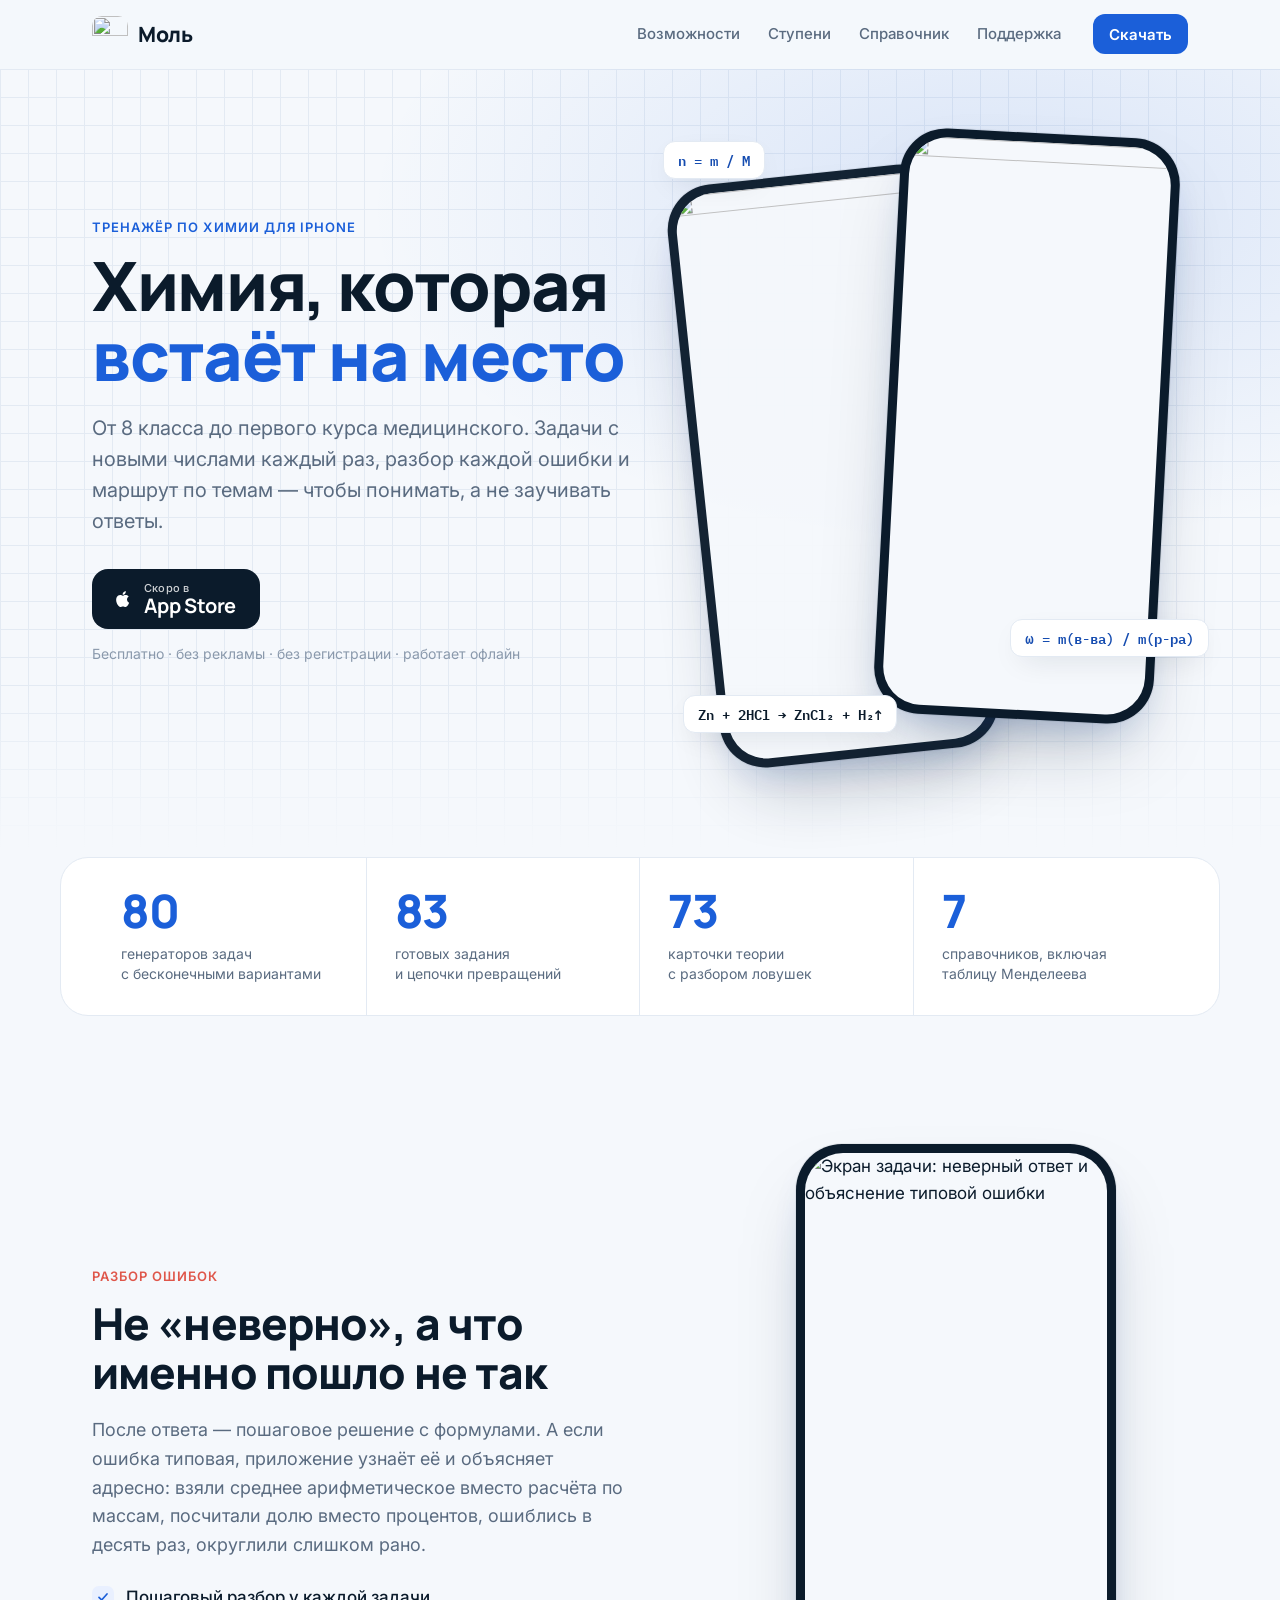
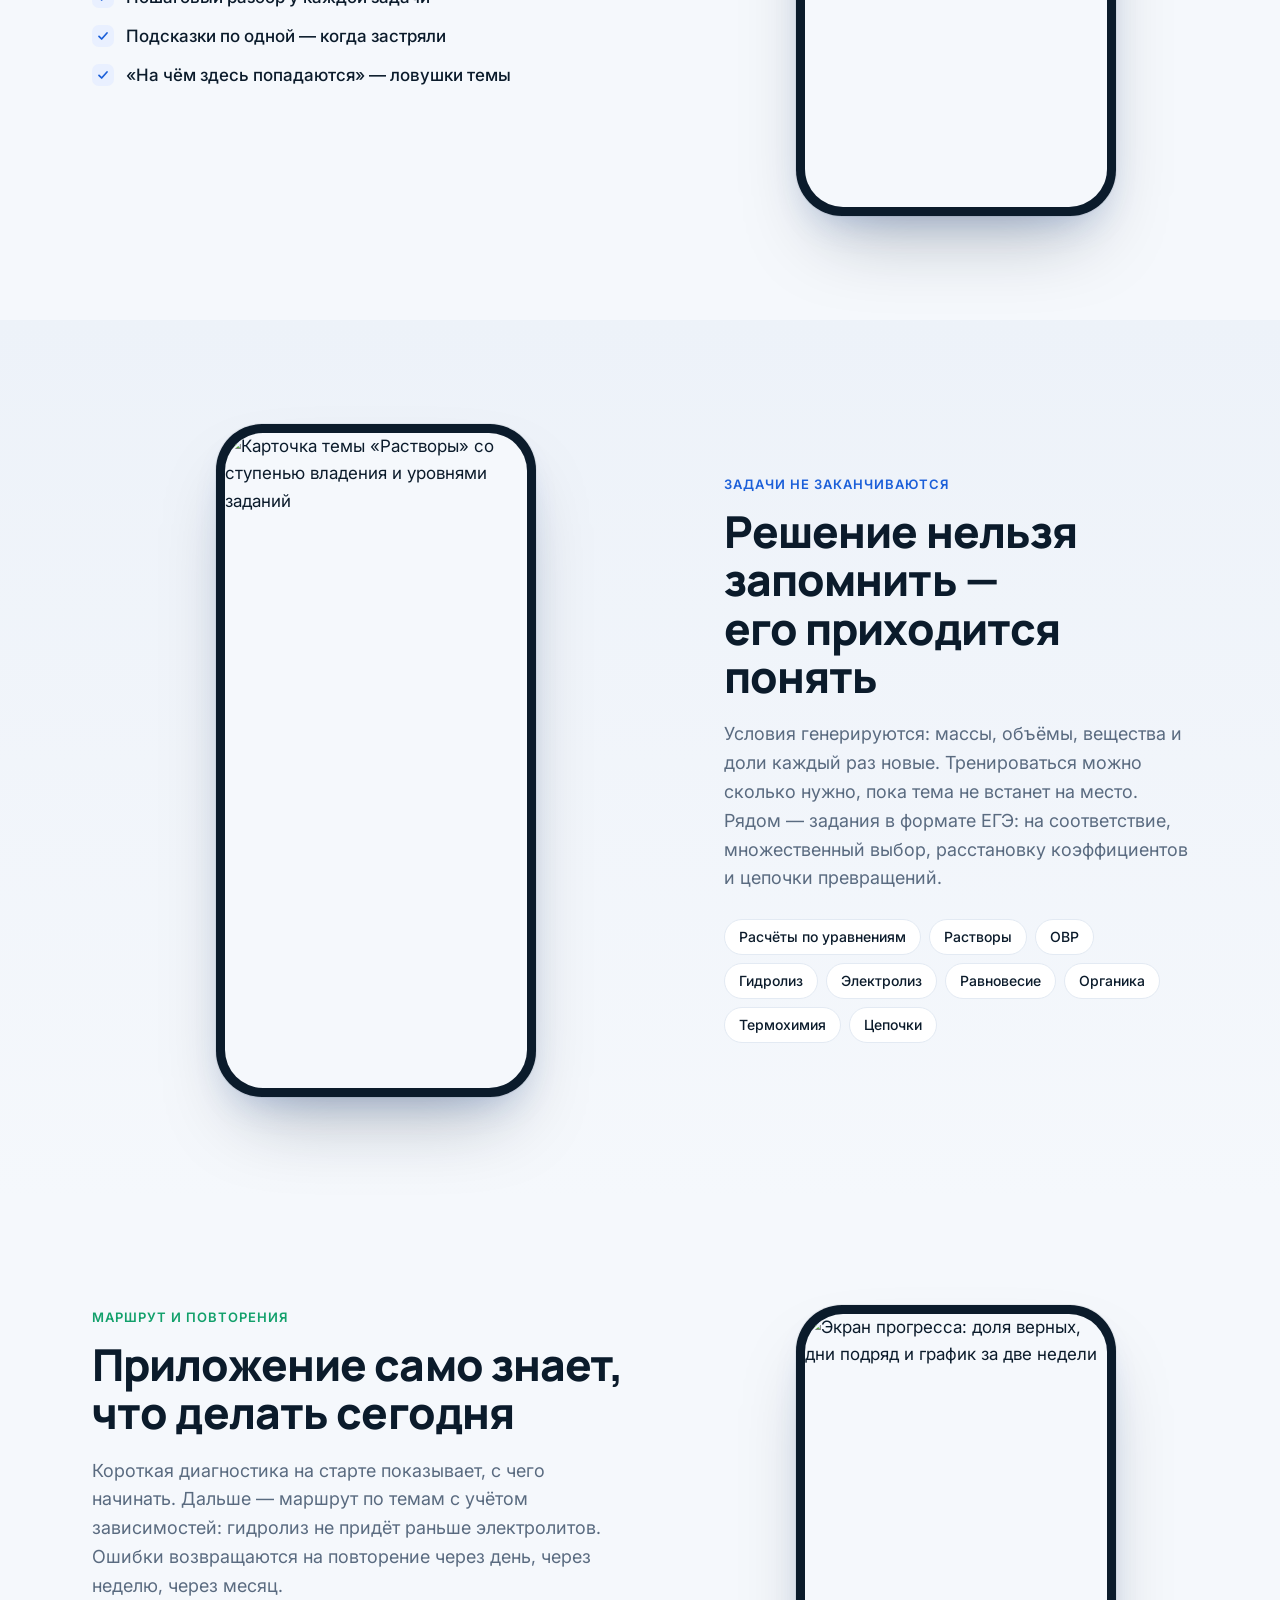
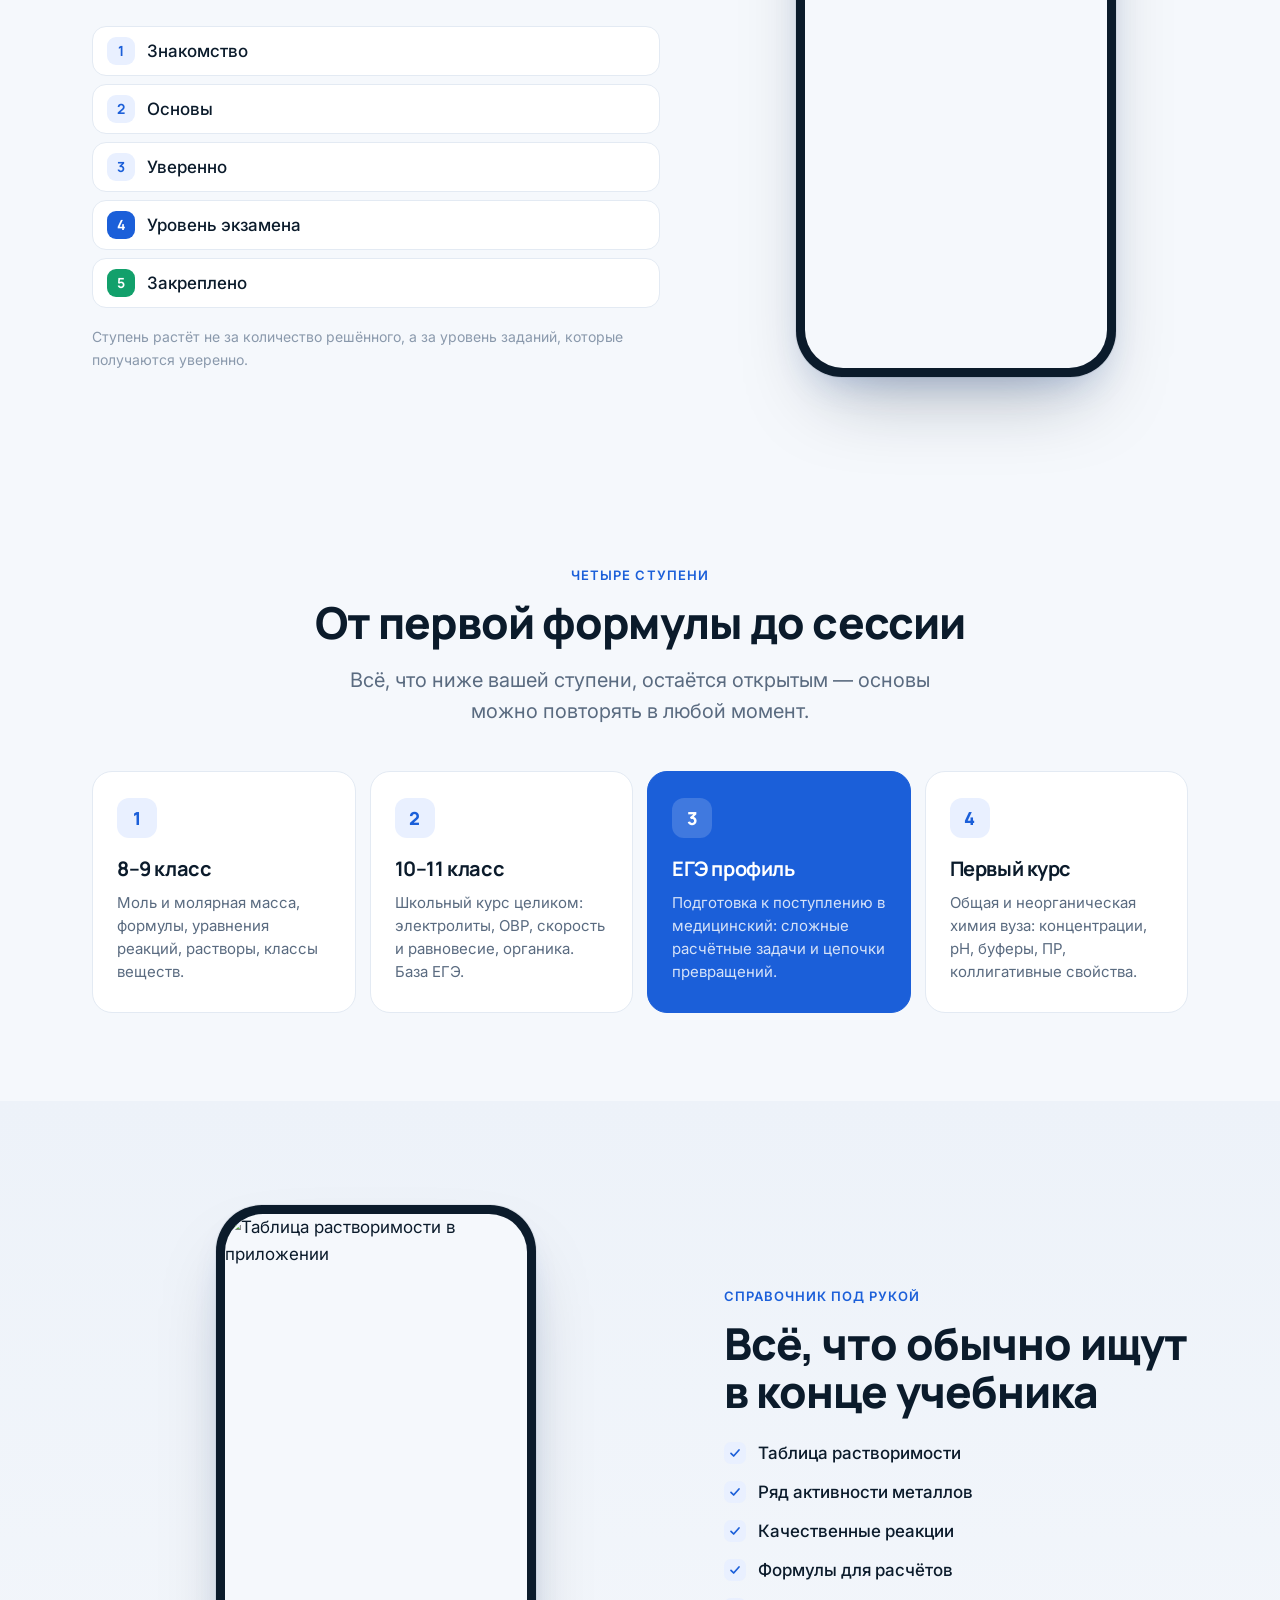
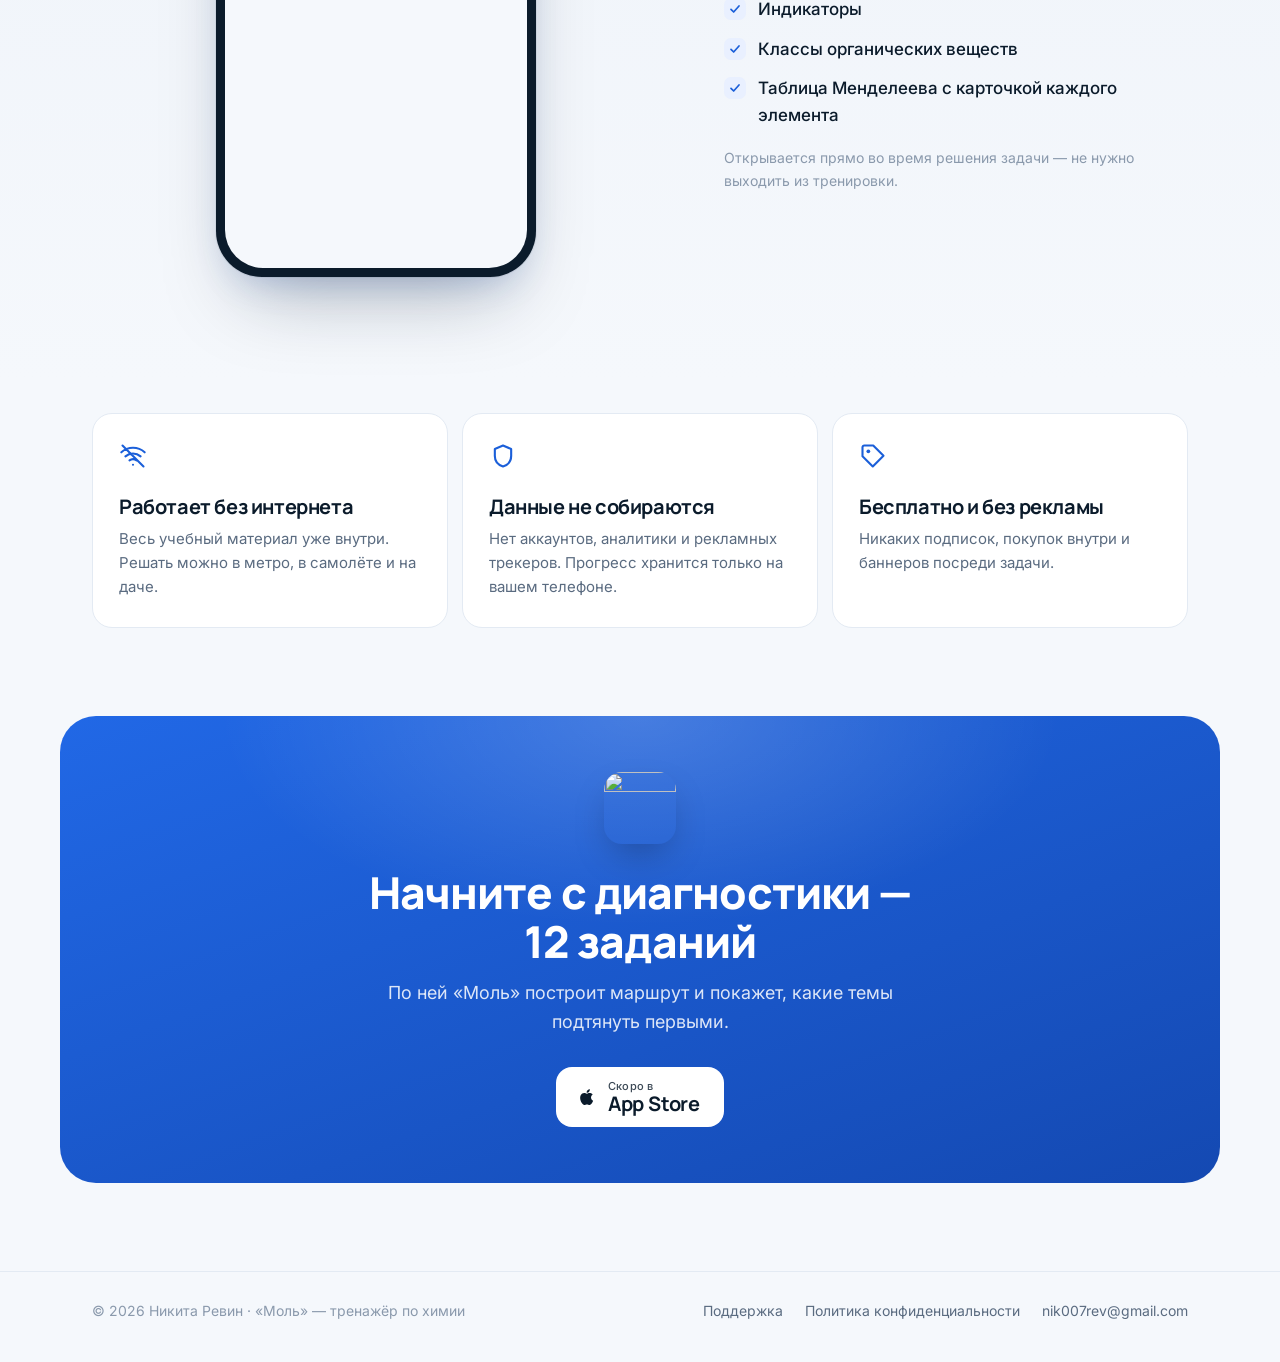
==== index.html @ 8ac8eb34 "Сайт «Моли»: главная, поддержка, политика" ====
<!doctype html>
<html lang="ru">
<head>
<meta charset="utf-8">
<meta name="viewport" content="width=device-width, initial-scale=1, viewport-fit=cover">
<title>Моль — тренажёр по химии</title>
<meta name="description" content="Тренажёр по химии от 8 класса до первого курса медицинского: задачи с новыми числами каждый раз, разбор каждой ошибки, маршрут по темам и справочник. Работает без интернета.">
<meta name="theme-color" content="#F5F8FC">
<meta name="color-scheme" content="light">
<meta property="og:type" content="website">
<meta property="og:title" content="Моль — тренажёр по химии">
<meta property="og:description" content="Задачи, которые не заканчиваются, и разбор каждой ошибки. От школы до первого курса меда.">
<meta property="og:image" content="https://nikrev.github.io/mol/img/og.png">
<meta property="og:locale" content="ru_RU">
<meta name="twitter:card" content="summary_large_image">
<link rel="icon" type="image/png" href="img/favicon.png">
<link rel="apple-touch-icon" href="img/apple-touch-icon.png">
<link rel="preconnect" href="https://fonts.googleapis.com">
<link rel="preconnect" href="https://fonts.gstatic.com" crossorigin>
<link href="https://fonts.googleapis.com/css2?family=IBM+Plex+Mono:wght@400;600&family=Inter:wght@400;500;600&family=Manrope:wght@600;700;800&display=swap" rel="stylesheet">
<link rel="stylesheet" href="style.css">
<script type="application/ld+json">
{
  "@context": "https://schema.org",
  "@type": "SoftwareApplication",
  "name": "Моль — тренажёр по химии",
  "operatingSystem": "iOS",
  "applicationCategory": "EducationalApplication",
  "inLanguage": "ru",
  "offers": { "@type": "Offer", "price": "0", "priceCurrency": "RUB" },
  "author": { "@type": "Person", "name": "Никита Ревин" }
}
</script>
</head>
<body>

<header class="top">
  <div class="wrap top__row">
    <a class="brand" href="./" aria-label="Моль — на главную">
      <img src="img/icon.webp" width="36" height="36" alt="">
      <span>Моль</span>
    </a>
    <nav class="top__nav" aria-label="Разделы">
      <a href="#features">Возможности</a>
      <a href="#stages">Ступени</a>
      <a href="#reference">Справочник</a>
      <a href="support.html">Поддержка</a>
    </nav>
    <a class="btn btn--small" href="#get">Скачать</a>
  </div>
</header>

<main>

<!-- ─── Первый экран ─────────────────────────────────────────── -->
<section class="hero">
  <div class="wrap hero__grid">
    <div class="hero__text">
      <p class="eyebrow">Тренажёр по химии для iPhone</p>
      <h1>Химия, которая <em>встаёт на&nbsp;место</em></h1>
      <p class="lead">
        От 8 класса до первого курса медицинского. Задачи с новыми числами каждый раз,
        разбор каждой ошибки и маршрут по темам — чтобы понимать, а не заучивать ответы.
      </p>
      <div class="hero__cta" id="get">
        <a class="btn btn--store" href="support.html#release" aria-label="Скоро в App Store">
          <svg width="22" height="22" viewBox="0 0 24 24" aria-hidden="true"><path fill="currentColor" d="M16.37 12.62c-.02-2.2 1.8-3.26 1.88-3.31-1.03-1.5-2.62-1.7-3.18-1.73-1.35-.14-2.64.8-3.33.8-.69 0-1.74-.78-2.87-.76-1.47.02-2.83.86-3.59 2.18-1.53 2.66-.39 6.6 1.1 8.76.73 1.06 1.6 2.24 2.73 2.2 1.1-.04 1.51-.71 2.84-.71 1.32 0 1.7.71 2.86.69 1.18-.02 1.93-1.07 2.65-2.13.84-1.22 1.18-2.41 1.2-2.47-.03-.01-2.3-.88-2.29-3.52zM14.2 6.16c.6-.73 1.01-1.74.9-2.75-.87.04-1.92.58-2.54 1.3-.56.64-1.05 1.67-.92 2.66.97.07 1.96-.49 2.56-1.21z"/></svg>
          <span><small>Скоро в</small>App Store</span>
        </a>
        <p class="hero__note">Бесплатно · без рекламы · без регистрации · работает офлайн</p>
      </div>
    </div>

    <div class="hero__art" aria-hidden="true">
      <div class="formula f1">n = m / M</div>
      <div class="formula f2">ω = m(в-ва) / m(р-ра)</div>
      <div class="formula f3">Zn + 2HCl → ZnCl₂ + H₂↑</div>
      <div class="phone phone--back"><img src="img/topics.webp" alt="" width="330" height="715"></div>
      <div class="phone phone--front"><img src="img/home.webp" alt="" width="330" height="715"></div>
    </div>
  </div>
</section>

<!-- ─── Цифры ────────────────────────────────────────────────── -->
<section class="stats" aria-label="Что внутри">
  <div class="wrap stats__row">
    <div><b>80</b><span>генераторов задач<br>с бесконечными вариантами</span></div>
    <div><b>83</b><span>готовых задания<br>и цепочки превращений</span></div>
    <div><b>73</b><span>карточки теории<br>с разбором ловушек</span></div>
    <div><b>7</b><span>справочников, включая<br>таблицу Менделеева</span></div>
  </div>
</section>

<!-- ─── Возможности ──────────────────────────────────────────── -->
<section class="feature" id="features">
  <div class="wrap feature__grid">
    <div class="feature__text">
      <p class="eyebrow eyebrow--coral">Разбор ошибок</p>
      <h2>Не «неверно», а&nbsp;что именно пошло не&nbsp;так</h2>
      <p>
        После ответа — пошаговое решение с формулами. А если ошибка типовая,
        приложение узнаёт её и объясняет адресно: взяли среднее арифметическое
        вместо расчёта по массам, посчитали долю вместо процентов, ошиблись в десять раз,
        округлили слишком рано.
      </p>
      <ul class="ticks">
        <li>Пошаговый разбор у каждой задачи</li>
        <li>Подсказки по одной — когда застряли</li>
        <li>«На чём здесь попадаются» — ловушки темы</li>
      </ul>
    </div>
    <div class="feature__media">
      <div class="phone"><img src="img/practice-wrong.webp" alt="Экран задачи: неверный ответ и объяснение типовой ошибки" width="330" height="715"></div>
    </div>
  </div>
</section>

<section class="feature feature--alt">
  <div class="wrap feature__grid feature__grid--flip">
    <div class="feature__text">
      <p class="eyebrow">Задачи не заканчиваются</p>
      <h2>Решение нельзя запомнить — его&nbsp;приходится понять</h2>
      <p>
        Условия генерируются: массы, объёмы, вещества и доли каждый раз новые.
        Тренироваться можно сколько нужно, пока тема не встанет на место.
        Рядом — задания в формате ЕГЭ: на соответствие, множественный выбор,
        расстановку коэффициентов и цепочки превращений.
      </p>
      <div class="chips">
        <span>Расчёты по уравнениям</span><span>Растворы</span><span>ОВР</span>
        <span>Гидролиз</span><span>Электролиз</span><span>Равновесие</span>
        <span>Органика</span><span>Термохимия</span><span>Цепочки</span>
      </div>
    </div>
    <div class="feature__media">
      <div class="phone"><img src="img/topic.webp" alt="Карточка темы «Растворы» со ступенью владения и уровнями заданий" width="330" height="715"></div>
    </div>
  </div>
</section>

<section class="feature">
  <div class="wrap feature__grid">
    <div class="feature__text">
      <p class="eyebrow eyebrow--green">Маршрут и повторения</p>
      <h2>Приложение само знает, что делать сегодня</h2>
      <p>
        Короткая диагностика на старте показывает, с чего начинать. Дальше — маршрут
        по темам с учётом зависимостей: гидролиз не придёт раньше электролитов.
        Ошибки возвращаются на повторение через день, через неделю, через месяц.
      </p>
      <ol class="ladder" aria-label="Ступени владения темой">
        <li><i></i>Знакомство</li>
        <li><i></i>Основы</li>
        <li><i></i>Уверенно</li>
        <li><i></i>Уровень экзамена</li>
        <li><i></i>Закреплено</li>
      </ol>
      <p class="small">Ступень растёт не за количество решённого, а за уровень заданий, которые получаются уверенно.</p>
    </div>
    <div class="feature__media">
      <div class="phone"><img src="img/progress.webp" alt="Экран прогресса: доля верных, дни подряд и график за две недели" width="330" height="715"></div>
    </div>
  </div>
</section>

<!-- ─── Ступени ─────────────────────────────────────────────── -->
<section class="stages" id="stages">
  <div class="wrap">
    <p class="eyebrow center">Четыре ступени</p>
    <h2 class="center">От первой формулы до&nbsp;сессии</h2>
    <p class="lead center narrow">Всё, что ниже вашей ступени, остаётся открытым — основы можно повторять в любой момент.</p>
    <div class="stages__grid">
      <article class="stage">
        <span class="stage__n">1</span>
        <h3>8–9 класс</h3>
        <p>Моль и молярная масса, формулы, уравнения реакций, растворы, классы веществ.</p>
      </article>
      <article class="stage">
        <span class="stage__n">2</span>
        <h3>10–11 класс</h3>
        <p>Школьный курс целиком: электролиты, ОВР, скорость и равновесие, органика. База ЕГЭ.</p>
      </article>
      <article class="stage stage--accent">
        <span class="stage__n">3</span>
        <h3>ЕГЭ профиль</h3>
        <p>Подготовка к поступлению в медицинский: сложные расчётные задачи и цепочки превращений.</p>
      </article>
      <article class="stage">
        <span class="stage__n">4</span>
        <h3>Первый курс</h3>
        <p>Общая и неорганическая химия вуза: концентрации, pH, буферы, ПР, коллигативные свойства.</p>
      </article>
    </div>
  </div>
</section>

<!-- ─── Справочник ──────────────────────────────────────────── -->
<section class="feature feature--alt" id="reference">
  <div class="wrap feature__grid feature__grid--flip">
    <div class="feature__text">
      <p class="eyebrow">Справочник под рукой</p>
      <h2>Всё, что обычно ищут в конце учебника</h2>
      <ul class="ticks">
        <li>Таблица растворимости</li>
        <li>Ряд активности металлов</li>
        <li>Качественные реакции</li>
        <li>Формулы для расчётов</li>
        <li>Индикаторы</li>
        <li>Классы органических веществ</li>
        <li>Таблица Менделеева с карточкой каждого элемента</li>
      </ul>
      <p class="small">Открывается прямо во время решения задачи — не нужно выходить из тренировки.</p>
    </div>
    <div class="feature__media">
      <div class="phone"><img src="img/solubility.webp" alt="Таблица растворимости в приложении" width="330" height="715"></div>
    </div>
  </div>
</section>

<!-- ─── Приватность ─────────────────────────────────────────── -->
<section class="trust">
  <div class="wrap trust__grid">
    <div class="trust__card">
      <svg width="28" height="28" viewBox="0 0 24 24" aria-hidden="true"><path fill="none" stroke="currentColor" stroke-width="1.8" stroke-linecap="round" d="M2 8.8a15 15 0 0 1 20 0M5.5 12.3a10 10 0 0 1 13 0M9 15.8a5 5 0 0 1 6 0M12 19.5h.01M3 3l18 18"/></svg>
      <h3>Работает без интернета</h3>
      <p>Весь учебный материал уже внутри. Решать можно в метро, в самолёте и на даче.</p>
    </div>
    <div class="trust__card">
      <svg width="28" height="28" viewBox="0 0 24 24" aria-hidden="true"><path fill="none" stroke="currentColor" stroke-width="1.8" stroke-linecap="round" stroke-linejoin="round" d="M12 3l7 3v6c0 4.4-3 7.7-7 9-4-1.3-7-4.6-7-9V6l7-3z"/></svg>
      <h3>Данные не собираются</h3>
      <p>Нет аккаунтов, аналитики и рекламных трекеров. Прогресс хранится только на вашем телефоне.</p>
    </div>
    <div class="trust__card">
      <svg width="28" height="28" viewBox="0 0 24 24" aria-hidden="true"><path fill="none" stroke="currentColor" stroke-width="1.8" stroke-linejoin="round" d="M3 12.2V4.5A1.5 1.5 0 0 1 4.5 3h7.7l8.8 8.8-9.2 9.2L3 12.2z"/><circle cx="8" cy="8" r="1.6" fill="currentColor"/></svg>
      <h3>Бесплатно и без рекламы</h3>
      <p>Никаких подписок, покупок внутри и баннеров посреди задачи.</p>
    </div>
  </div>
</section>

<!-- ─── Финал ───────────────────────────────────────────────── -->
<section class="final">
  <div class="wrap final__box">
    <img src="img/icon.webp" width="72" height="72" alt="">
    <h2>Начните с диагностики&nbsp;— 12&nbsp;заданий</h2>
    <p>По ней «Моль» построит маршрут и покажет, какие темы подтянуть первыми.</p>
    <a class="btn btn--store btn--light" href="support.html#release">
      <svg width="22" height="22" viewBox="0 0 24 24" aria-hidden="true"><path fill="currentColor" d="M16.37 12.62c-.02-2.2 1.8-3.26 1.88-3.31-1.03-1.5-2.62-1.7-3.18-1.73-1.35-.14-2.64.8-3.33.8-.69 0-1.74-.78-2.87-.76-1.47.02-2.83.86-3.59 2.18-1.53 2.66-.39 6.6 1.1 8.76.73 1.06 1.6 2.24 2.73 2.2 1.1-.04 1.51-.71 2.84-.71 1.32 0 1.7.71 2.86.69 1.18-.02 1.93-1.07 2.65-2.13.84-1.22 1.18-2.41 1.2-2.47-.03-.01-2.3-.88-2.29-3.52zM14.2 6.16c.6-.73 1.01-1.74.9-2.75-.87.04-1.92.58-2.54 1.3-.56.64-1.05 1.67-.92 2.66.97.07 1.96-.49 2.56-1.21z"/></svg>
      <span><small>Скоро в</small>App Store</span>
    </a>
  </div>
</section>

</main>

<footer class="foot">
  <div class="wrap foot__row">
    <p>© 2026 Никита Ревин · «Моль» — тренажёр по химии</p>
    <nav aria-label="Документы">
      <a href="support.html">Поддержка</a>
      <a href="privacy.html">Политика конфиденциальности</a>
      <a href="mailto:nik007rev@gmail.com">nik007rev@gmail.com</a>
    </nav>
  </div>
</footer>

</body>
</html>
---- style.css ----
/* «Моль» — сайт приложения. Оформление «Белая клиника»: светлый фон, тонкие линии,
   глубокий синий как основной цвет, коралл — только для ошибок. */

:root {
  --bg: #F5F8FC;
  --bg2: #EDF2F9;
  --card: #FFFFFF;
  --line: #E3EAF3;
  --line2: #CBD7E6;
  --ink: #0B1B2B;
  --ink2: #5A6B80;
  --ink3: #8A99AC;
  --brand: #1B5FD9;
  --brand-dark: #154CB0;
  --brand-soft: #E9F0FF;
  --coral: #DF564A;
  --coral-soft: #FDEBE9;
  --green: #12A06B;
  --green-soft: #E4F6EE;
  --amber: #CE8A12;
  --teal: #0E8F9E;

  --r-sm: 10px;
  --r-md: 14px;
  --r-lg: 20px;
  --r-xl: 28px;

  --f-display: 'Manrope', system-ui, sans-serif;
  --f-body: 'Inter', system-ui, -apple-system, 'Segoe UI', sans-serif;
  --f-mono: 'IBM Plex Mono', ui-monospace, 'SF Mono', monospace;

  --gutter: 16px;
  color-scheme: light;
}

*, *::before, *::after { box-sizing: border-box; }
html { scroll-behavior: smooth; -webkit-text-size-adjust: 100%; }
body {
  margin: 0;
  background: var(--bg);
  color: var(--ink);
  font: 400 17px/1.6 var(--f-body);
  -webkit-font-smoothing: antialiased;
  overflow-x: hidden;
}
img { display: block; max-width: 100%; height: auto; }
a { color: var(--brand); text-decoration: none; }
a:hover { color: var(--brand-dark); }
h1, h2, h3 { font-family: var(--f-display); color: var(--ink); margin: 0; letter-spacing: -0.02em; }
h1 { font-weight: 800; font-size: clamp(38px, 6.2vw, 68px); line-height: 1.04; }
h2 { font-weight: 800; font-size: clamp(28px, 4vw, 44px); line-height: 1.1; }
h3 { font-weight: 700; font-size: 20px; line-height: 1.25; }
p { margin: 0; }
:focus-visible { outline: 3px solid color-mix(in srgb, var(--brand) 45%, transparent); outline-offset: 3px; border-radius: 6px; }

.wrap { width: 100%; max-width: 1160px; margin: 0 auto; padding: 0 var(--gutter); }
@media (min-width: 720px) { :root { --gutter: 32px; } }

.eyebrow {
  font: 600 13px/1 var(--f-body);
  letter-spacing: .08em; text-transform: uppercase;
  color: var(--brand); margin-bottom: 16px;
}
.eyebrow--coral { color: var(--coral); }
.eyebrow--green { color: var(--green); }
.center { text-align: center; }
.narrow { max-width: 620px; margin-left: auto; margin-right: auto; }
.lead { font-size: clamp(17px, 1.6vw, 20px); line-height: 1.55; color: var(--ink2); }
.small { font-size: 14px; color: var(--ink3); margin-top: 18px; }

/* ── кнопки ───────────────────────────────────────── */
.btn {
  display: inline-flex; align-items: center; justify-content: center; gap: 10px;
  height: 52px; padding: 0 22px; border-radius: var(--r-md);
  background: var(--brand); color: #fff;
  font: 600 16px/1 var(--f-body);
  transition: background .15s, transform .15s;
}
.btn:hover { background: var(--brand-dark); color: #fff; }
.btn:active { transform: translateY(1px); }
.btn--small { height: 40px; padding: 0 16px; font-size: 15px; border-radius: 12px; }
.btn--store { height: 60px; padding: 0 24px 0 20px; background: var(--ink); border-radius: 16px; }
.btn--store:hover { background: #1c2f44; }
.btn--store span { display: flex; flex-direction: column; align-items: flex-start; font: 700 20px/1.05 var(--f-display); letter-spacing: -.01em; }
.btn--store small { font: 500 11px/1.2 var(--f-body); letter-spacing: .02em; opacity: .8; }
.btn--light { background: #fff; color: var(--ink); }
.btn--light:hover { background: var(--brand-soft); color: var(--ink); }

/* ── шапка ────────────────────────────────────────── */
.top {
  position: sticky; top: 0; z-index: 10;
  background: color-mix(in srgb, var(--bg) 82%, transparent);
  backdrop-filter: saturate(1.4) blur(14px);
  -webkit-backdrop-filter: saturate(1.4) blur(14px);
  border-bottom: 1px solid transparent;
}
.top__row { display: flex; align-items: center; gap: 24px; height: 68px; }
.brand { display: flex; align-items: center; gap: 10px; color: var(--ink); font: 800 21px/1 var(--f-display); letter-spacing: -.02em; }
.brand:hover { color: var(--ink); }
.brand img { border-radius: 10px; }
.top__nav { display: none; gap: 28px; margin-left: auto; }
.top__nav a { color: var(--ink2); font-size: 15px; font-weight: 500; }
.top__nav a:hover { color: var(--ink); }
.top .btn { margin-left: auto; }
@media (min-width: 860px) {
  .top__nav { display: flex; }
  .top .btn { margin-left: 8px; }
}

/* ── первый экран ─────────────────────────────────── */
.hero {
  position: relative;
  padding: 40px 0 72px;
  background:
    radial-gradient(900px 480px at 78% 18%, color-mix(in srgb, var(--brand) 13%, transparent), transparent 70%),
    linear-gradient(var(--line) 1px, transparent 1px) 0 0 / 28px 28px,
    linear-gradient(90deg, var(--line) 1px, transparent 1px) 0 0 / 28px 28px,
    var(--bg);
  overflow: hidden;
}
.hero::after {
  content: ''; position: absolute; inset: auto 0 0 0; height: 160px;
  background: linear-gradient(transparent, var(--bg));
  pointer-events: none;
}
.hero__grid { position: relative; z-index: 1; display: grid; gap: 48px; align-items: center; }
.hero h1 em { font-style: normal; color: var(--brand); }
.hero .lead { margin-top: 22px; max-width: 540px; }
.hero__cta { margin-top: 32px; display: flex; flex-direction: column; align-items: flex-start; gap: 14px; }
.hero__note { font-size: 14px; color: var(--ink3); }

.hero__art { position: relative; height: 560px; max-width: 520px; width: 100%; margin: 0 auto; }
.hero__art .phone { position: absolute; width: 250px; }
.phone--back { left: 4%; top: 40px; transform: rotate(-6deg); opacity: .96; }
.phone--front { right: 4%; top: 0; transform: rotate(3deg); }
.formula {
  position: absolute; z-index: 2;
  font: 600 14px/1 var(--f-mono); color: var(--brand-dark);
  background: #fff; border: 1px solid var(--line); border-radius: 12px;
  padding: 11px 14px; white-space: nowrap;
  box-shadow: 0 10px 30px -12px rgba(11, 27, 43, .18);
}
.f1 { left: -2%; top: 8px; }
.f2 { right: -4%; bottom: 96px; }
.f3 { left: 2%; bottom: 20px; color: var(--ink); }
@media (max-width: 520px) {
  .hero__art { height: 470px; }
  .hero__art .phone { width: 205px; }
  .phone--back { left: 0; }
  .phone--front { right: 0; }
  .f2 { right: 0; }
  .formula { font-size: 12px; padding: 9px 11px; }
}
@media (min-width: 960px) {
  .hero { padding: 64px 0 96px; }
  .hero__grid { grid-template-columns: 1.05fr 1fr; gap: 40px; }
  .hero__art { height: 620px; }
  .hero__art .phone { width: 280px; }
}

/* ── телефон ──────────────────────────────────────── */
.phone {
  background: #0B1B2B;
  padding: 9px;
  border-radius: 46px;
  box-shadow:
    0 0 0 1px rgba(11, 27, 43, .06),
    0 40px 80px -30px rgba(11, 27, 43, .35),
    0 18px 36px -18px rgba(27, 95, 217, .25);
}
.phone img { width: 100%; border-radius: 38px; aspect-ratio: 1290 / 2796; object-fit: cover; object-position: top; background: var(--bg); }

/* ── цифры ────────────────────────────────────────── */
.stats { padding: 8px 0 24px; }
.stats__row {
  display: grid; grid-template-columns: repeat(2, 1fr);
  background: var(--card); border: 1px solid var(--line); border-radius: var(--r-xl);
  overflow: hidden;
}
.stats__row > div { padding: 24px 22px; border-right: 1px solid var(--line); border-bottom: 1px solid var(--line); }
.stats__row > div:nth-child(2n) { border-right: 0; }
.stats__row > div:nth-child(n+3) { border-bottom: 0; }
.stats b { display: block; font: 800 clamp(34px, 4vw, 46px)/1 var(--f-display); color: var(--brand); letter-spacing: -.03em; }
.stats span { display: block; margin-top: 10px; font-size: 14px; line-height: 1.45; color: var(--ink2); }
@media (min-width: 860px) {
  .stats__row { grid-template-columns: repeat(4, 1fr); }
  .stats__row > div { border-bottom: 0; padding: 30px 28px; }
  .stats__row > div:nth-child(2n) { border-right: 1px solid var(--line); }
  .stats__row > div:last-child { border-right: 0; }
}

/* ── блоки возможностей ───────────────────────────── */
.feature { padding: 72px 0; }
.feature--alt { background: linear-gradient(180deg, var(--bg2), var(--bg)); }
.feature__grid { display: grid; gap: 44px; align-items: center; }
.feature__text p:not(.eyebrow):not(.small) { margin-top: 20px; color: var(--ink2); font-size: 18px; max-width: 540px; }
.feature__media { display: flex; justify-content: center; }
.feature__media .phone { width: min(300px, 78vw); }
@media (min-width: 900px) {
  .feature { padding: 104px 0; }
  .feature__grid { grid-template-columns: 1.1fr .9fr; gap: 64px; }
  .feature__grid--flip .feature__text { order: 2; }
  .feature__grid--flip .feature__media { order: 1; }
  .feature__media .phone { width: 320px; }
}

.ticks { list-style: none; margin: 24px 0 0; padding: 0; display: grid; gap: 12px; }
.ticks li { position: relative; padding-left: 34px; font-weight: 500; }
.ticks li::before {
  content: ''; position: absolute; left: 0; top: 2px; width: 22px; height: 22px; border-radius: 7px;
  background: var(--brand-soft) url("data:image/svg+xml,%3Csvg xmlns='http://www.w3.org/2000/svg' viewBox='0 0 24 24'%3E%3Cpath d='M6 12.5l4 4 8-9' fill='none' stroke='%231B5FD9' stroke-width='2.6' stroke-linecap='round' stroke-linejoin='round'/%3E%3C/svg%3E") center / 16px no-repeat;
}

.chips { display: flex; flex-wrap: wrap; gap: 8px; margin-top: 26px; }
.chips span {
  font: 500 14px/1 var(--f-body); color: var(--ink);
  background: var(--card); border: 1px solid var(--line); border-radius: 999px; padding: 10px 14px;
}

.ladder { list-style: none; padding: 0; margin: 26px 0 0; display: grid; gap: 8px; counter-reset: s; }
.ladder li {
  counter-increment: s;
  display: flex; align-items: center; gap: 12px;
  background: var(--card); border: 1px solid var(--line); border-radius: var(--r-md);
  padding: 10px 14px; font-weight: 500;
}
.ladder li::before {
  content: counter(s); flex: none;
  width: 28px; height: 28px; border-radius: 9px; display: grid; place-items: center;
  font: 700 14px/1 var(--f-display); color: var(--brand); background: var(--brand-soft);
}
.ladder i { display: none; }
.ladder li:nth-child(n+4)::before { color: #fff; background: var(--brand); }
.ladder li:last-child::before { background: var(--green); }

/* ── ступени ──────────────────────────────────────── */
.stages { padding: 88px 0; }
.stages .lead { margin-top: 18px; }
.stages h2 { margin-top: 0; }
.stages__grid { display: grid; gap: 14px; margin-top: 44px; }
@media (min-width: 640px) { .stages__grid { grid-template-columns: repeat(2, 1fr); } }
@media (min-width: 1000px) { .stages__grid { grid-template-columns: repeat(4, 1fr); } }
.stage {
  background: var(--card); border: 1px solid var(--line); border-radius: var(--r-lg);
  padding: 26px 24px 28px;
}
.stage__n {
  display: grid; place-items: center; width: 40px; height: 40px; border-radius: 12px;
  background: var(--brand-soft); color: var(--brand); font: 800 18px/1 var(--f-display);
}
.stage h3 { margin-top: 18px; }
.stage p { margin-top: 10px; color: var(--ink2); font-size: 15px; line-height: 1.55; }
.stage--accent { background: var(--brand); border-color: var(--brand); }
.stage--accent .stage__n { background: rgba(255, 255, 255, .16); color: #fff; }
.stage--accent h3 { color: #fff; }
.stage--accent p { color: rgba(255, 255, 255, .82); }

/* ── доверие ──────────────────────────────────────── */
.trust { padding: 32px 0 88px; }
.trust__grid { display: grid; gap: 14px; }
@media (min-width: 860px) { .trust__grid { grid-template-columns: repeat(3, 1fr); } }
.trust__card {
  background: var(--card); border: 1px solid var(--line); border-radius: var(--r-lg);
  padding: 28px 26px;
}
.trust__card svg { color: var(--brand); }
.trust__card h3 { margin-top: 16px; }
.trust__card p { margin-top: 8px; color: var(--ink2); font-size: 15px; }

/* ── финал ────────────────────────────────────────── */
.final { padding: 0 0 88px; }
.final__box {
  display: flex; flex-direction: column; align-items: center; text-align: center;
  background:
    radial-gradient(600px 300px at 50% 0%, rgba(255, 255, 255, .18), transparent 70%),
    linear-gradient(160deg, #2168E6, #1449B2);
  border-radius: 36px; padding: 56px 24px;
  color: #fff;
}
.final__box img { border-radius: 18px; box-shadow: 0 16px 40px -14px rgba(0, 0, 0, .4); }
.final__box h2 { color: #fff; margin-top: 24px; max-width: 640px; }
.final__box p { margin-top: 14px; color: rgba(255, 255, 255, .85); font-size: 18px; max-width: 520px; }
.final__box .btn { margin-top: 30px; }

/* ── подвал ───────────────────────────────────────── */
.foot { border-top: 1px solid var(--line); padding: 28px 0 40px; }
.foot__row { display: flex; flex-direction: column; gap: 14px; font-size: 14px; color: var(--ink3); }
.foot nav { display: flex; flex-wrap: wrap; gap: 8px 22px; }
.foot a { color: var(--ink2); }
.foot a:hover { color: var(--ink); }
@media (min-width: 860px) { .foot__row { flex-direction: row; justify-content: space-between; align-items: center; } }

/* ── страницы-документы (поддержка, политика) ─────── */
.doc { padding: 56px 0 96px; }
.doc .wrap { max-width: 760px; }
.doc h1 { font-size: clamp(34px, 5vw, 48px); }
.doc .meta { margin-top: 14px; color: var(--ink3); font-size: 15px; }
.doc h2 { font-size: 24px; margin: 44px 0 14px; }
.doc p, .doc li { color: var(--ink2); }
.doc p + p { margin-top: 12px; }
.doc ul { padding-left: 22px; margin: 12px 0 0; }
.doc li + li { margin-top: 8px; }
.box {
  background: var(--card); border: 1px solid var(--line); border-radius: var(--r-lg);
  padding: 24px 24px; margin-top: 28px;
}
.box h2 { margin-top: 0; font-size: 20px; }
.box--brand { background: var(--brand-soft); border-color: color-mix(in srgb, var(--brand) 18%, transparent); }
.contact {
  display: flex; flex-wrap: wrap; align-items: center; gap: 14px 20px; margin-top: 28px;
}
.faq { margin-top: 12px; border-top: 1px solid var(--line); }
.faq details { border-bottom: 1px solid var(--line); }
.faq summary {
  list-style: none; cursor: pointer; padding: 18px 36px 18px 0; position: relative;
  font: 700 17px/1.4 var(--f-display); color: var(--ink);
}
.faq summary::-webkit-details-marker { display: none; }
.faq summary::after {
  content: ''; position: absolute; right: 4px; top: 50%; width: 10px; height: 10px; margin-top: -7px;
  border-right: 2px solid var(--ink3); border-bottom: 2px solid var(--ink3); transform: rotate(45deg);
  transition: transform .2s;
}
.faq details[open] summary::after { transform: rotate(-135deg); margin-top: -2px; }
.faq details p { padding: 0 0 18px; }
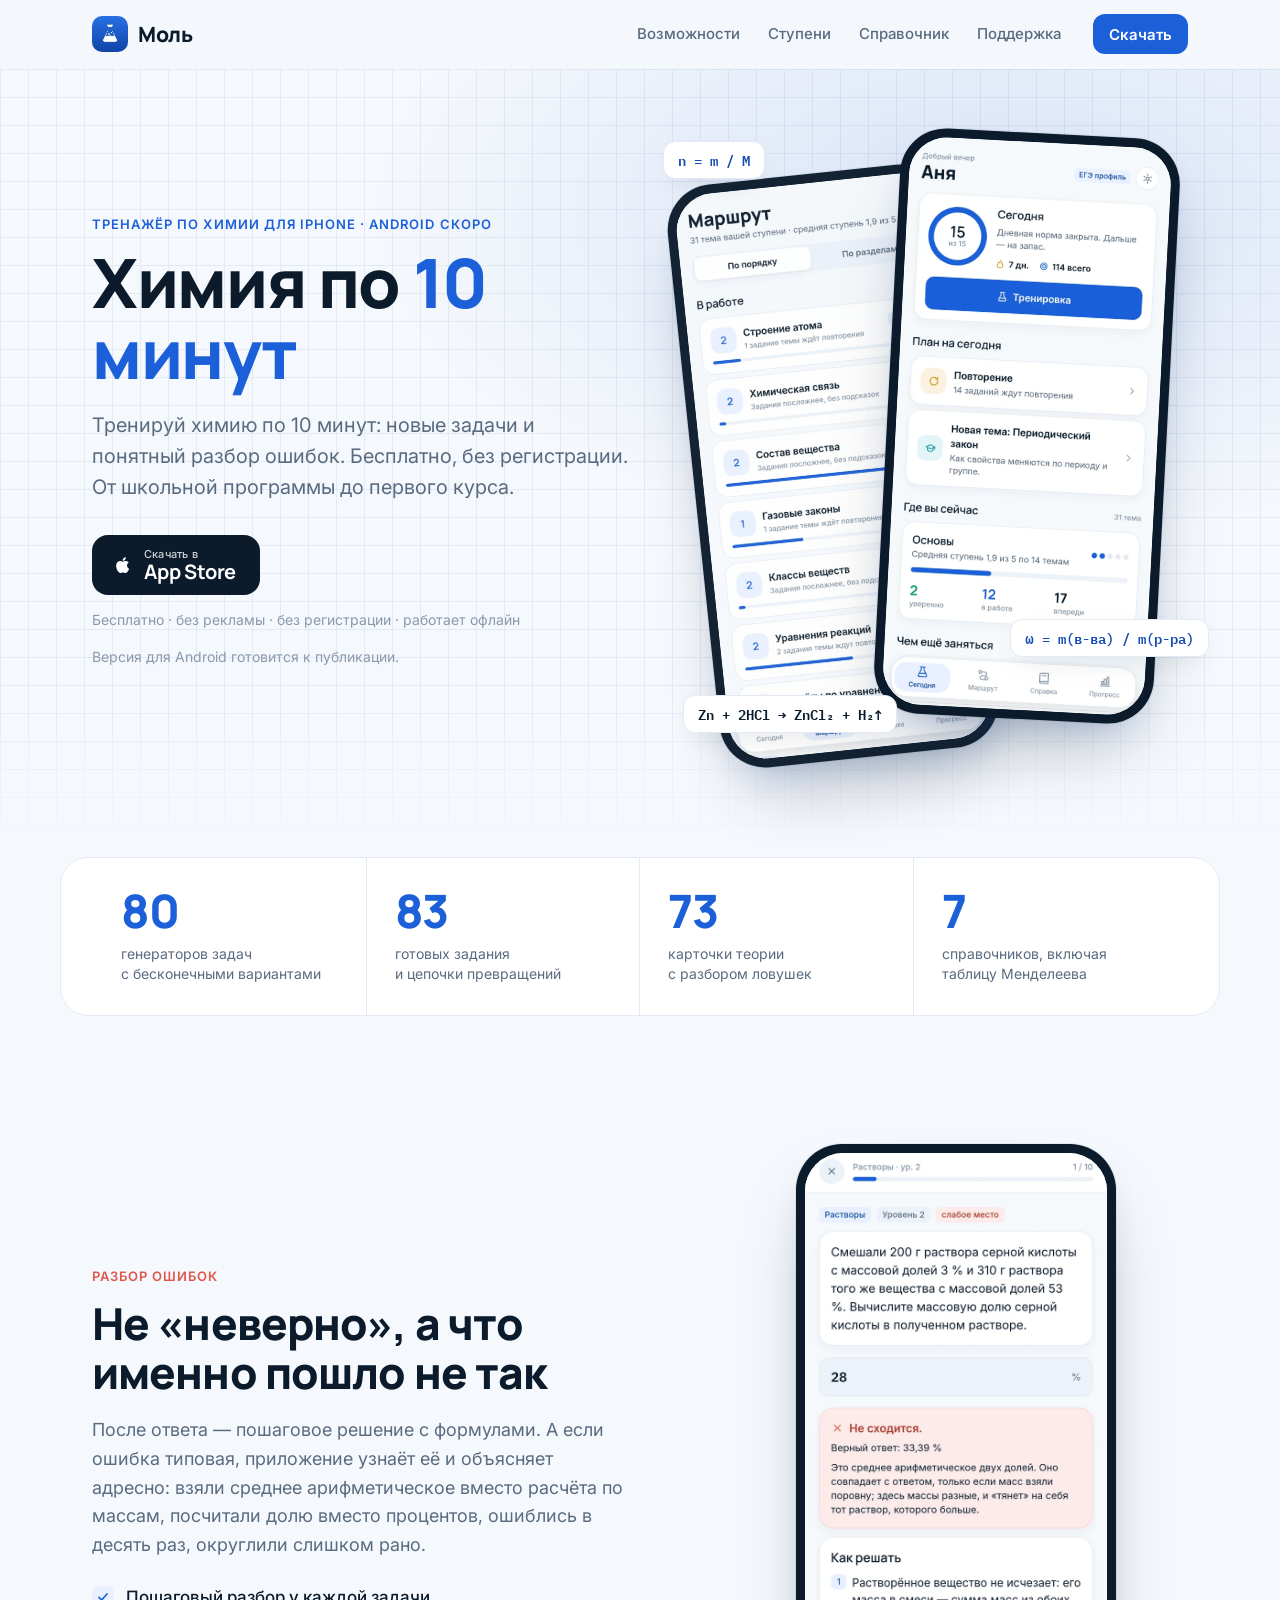
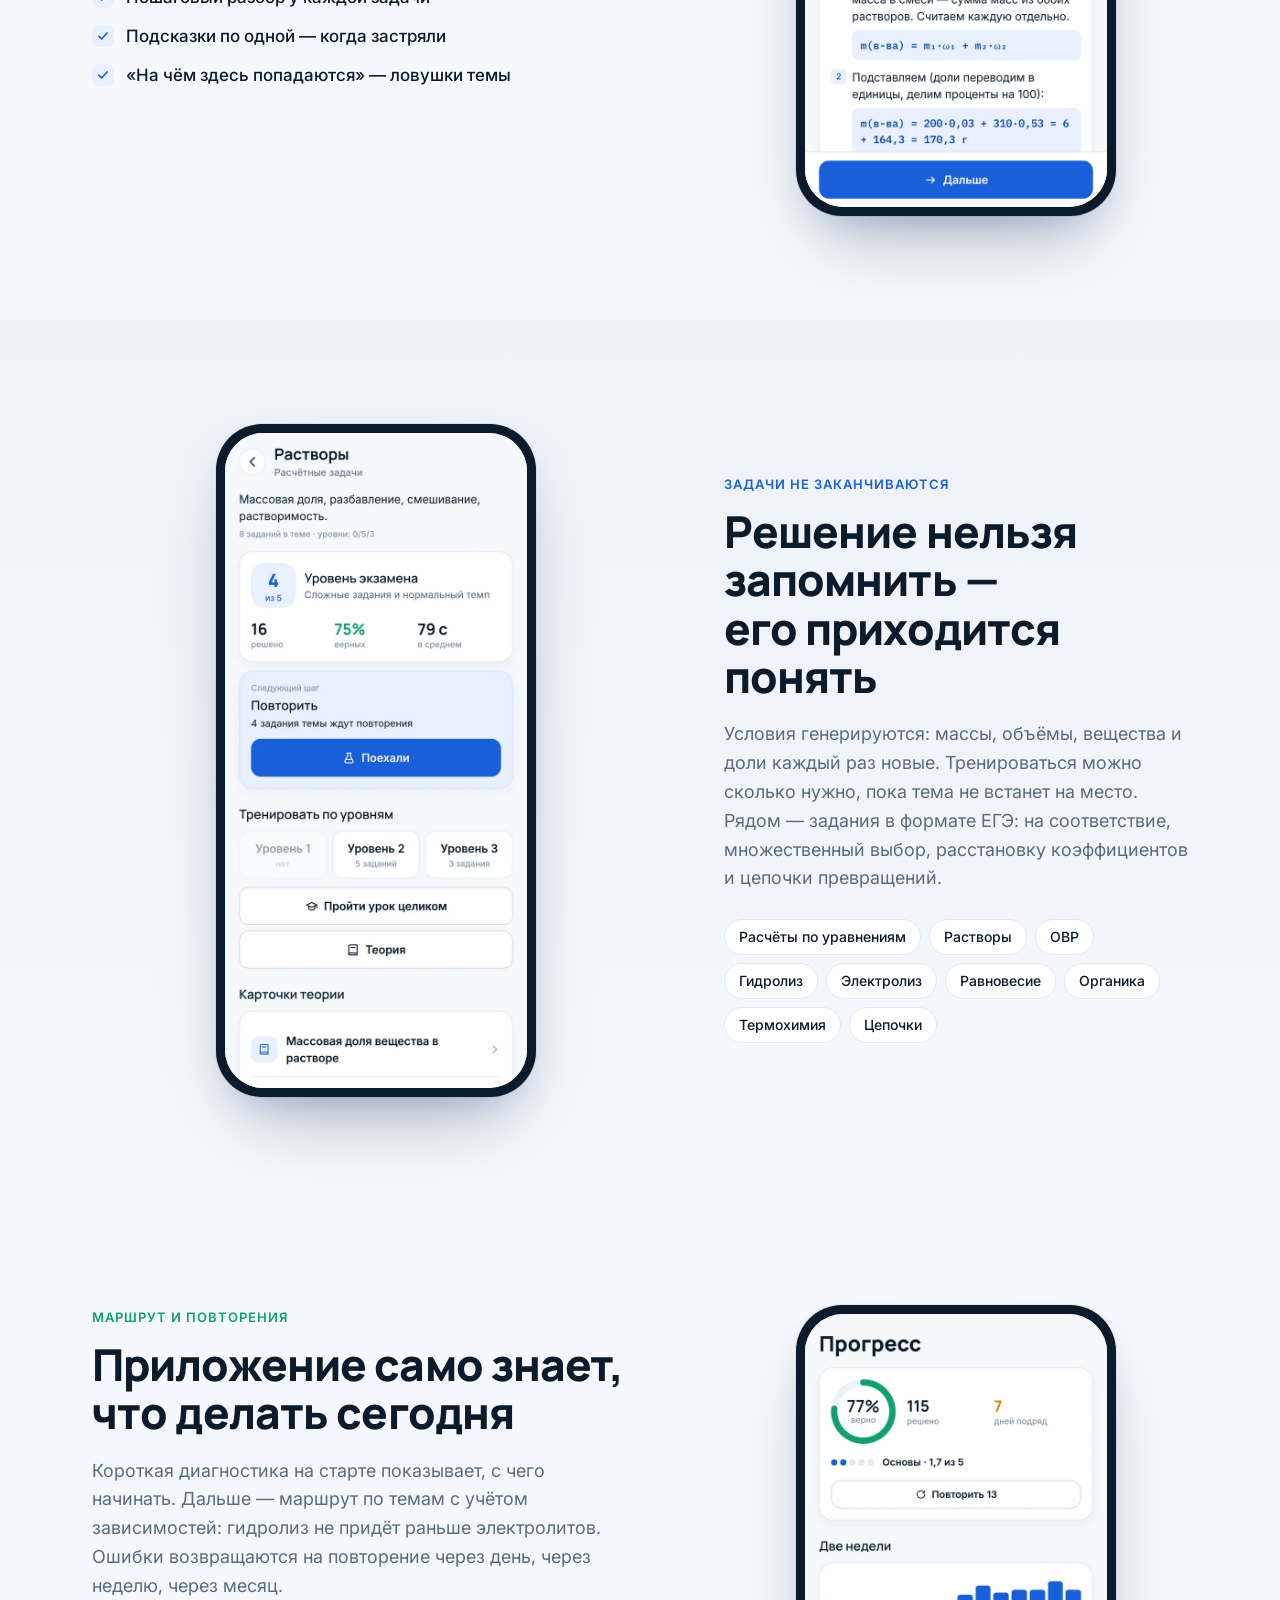
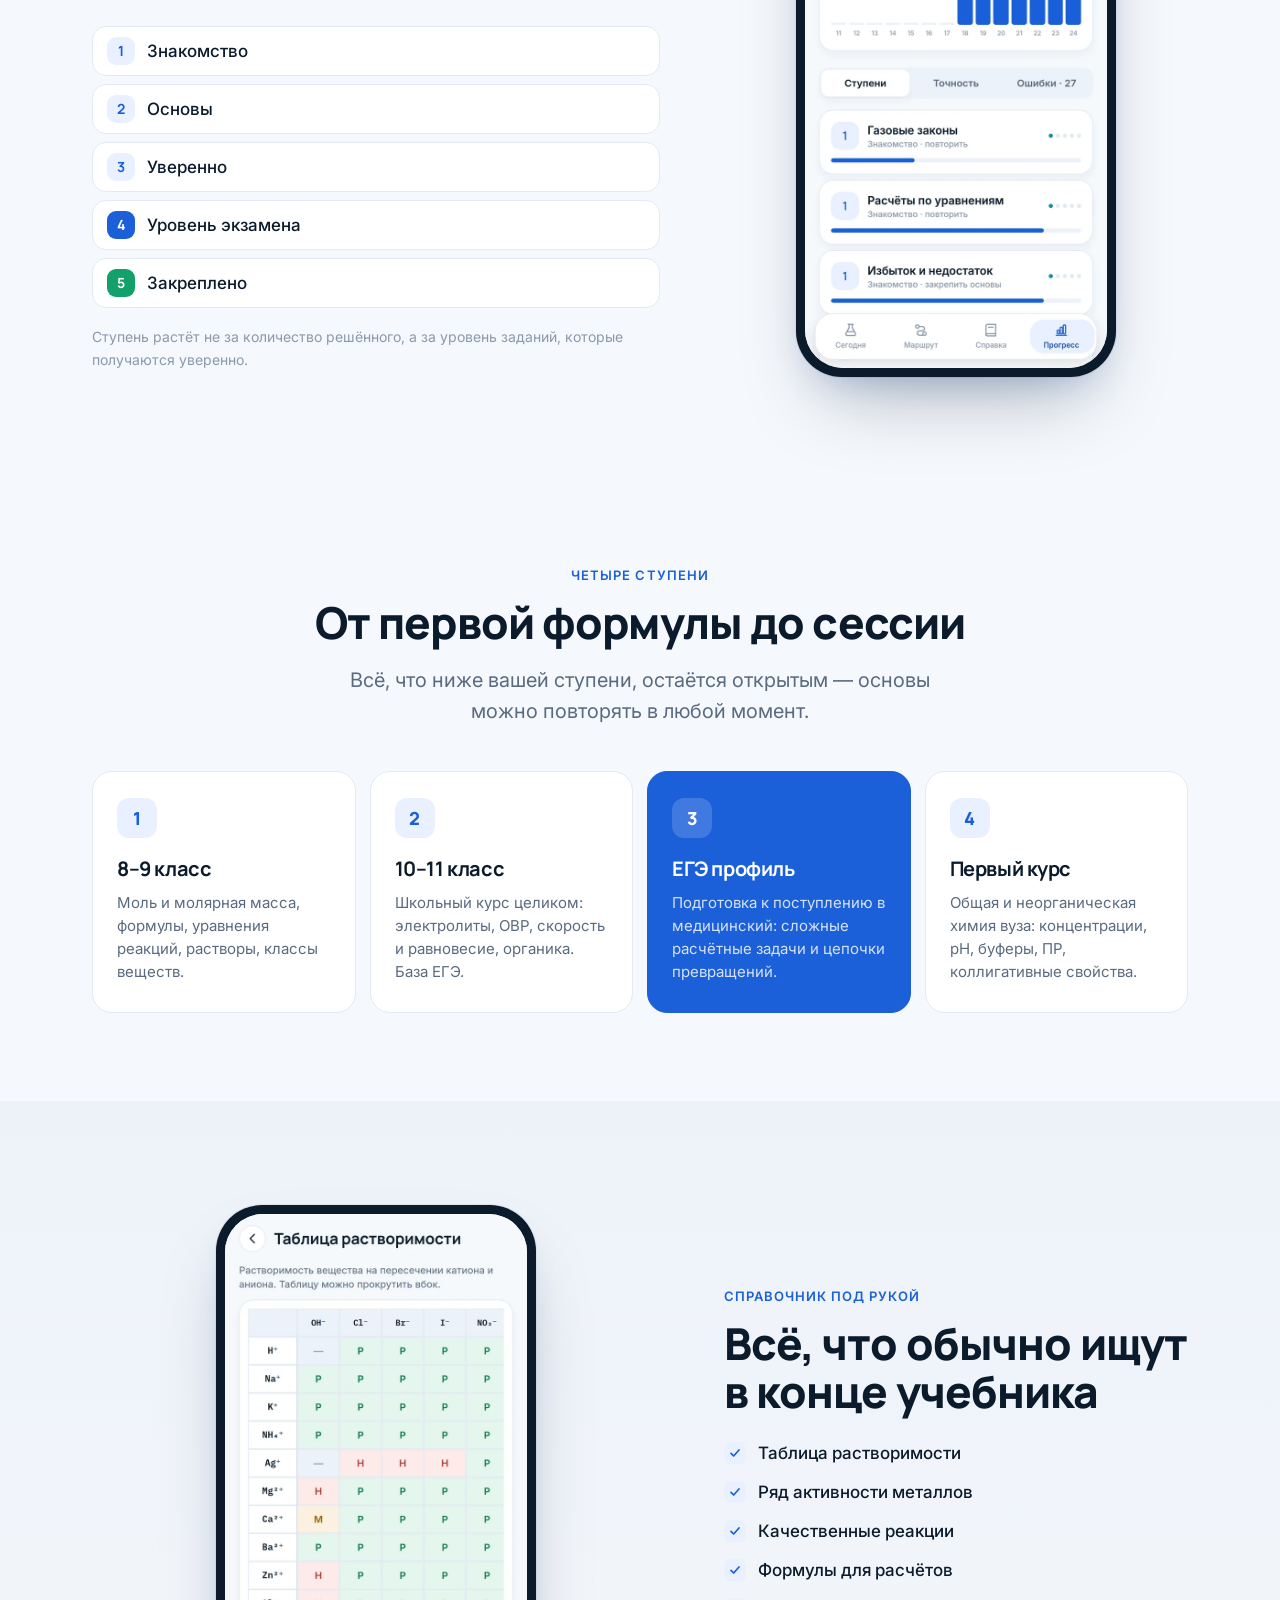
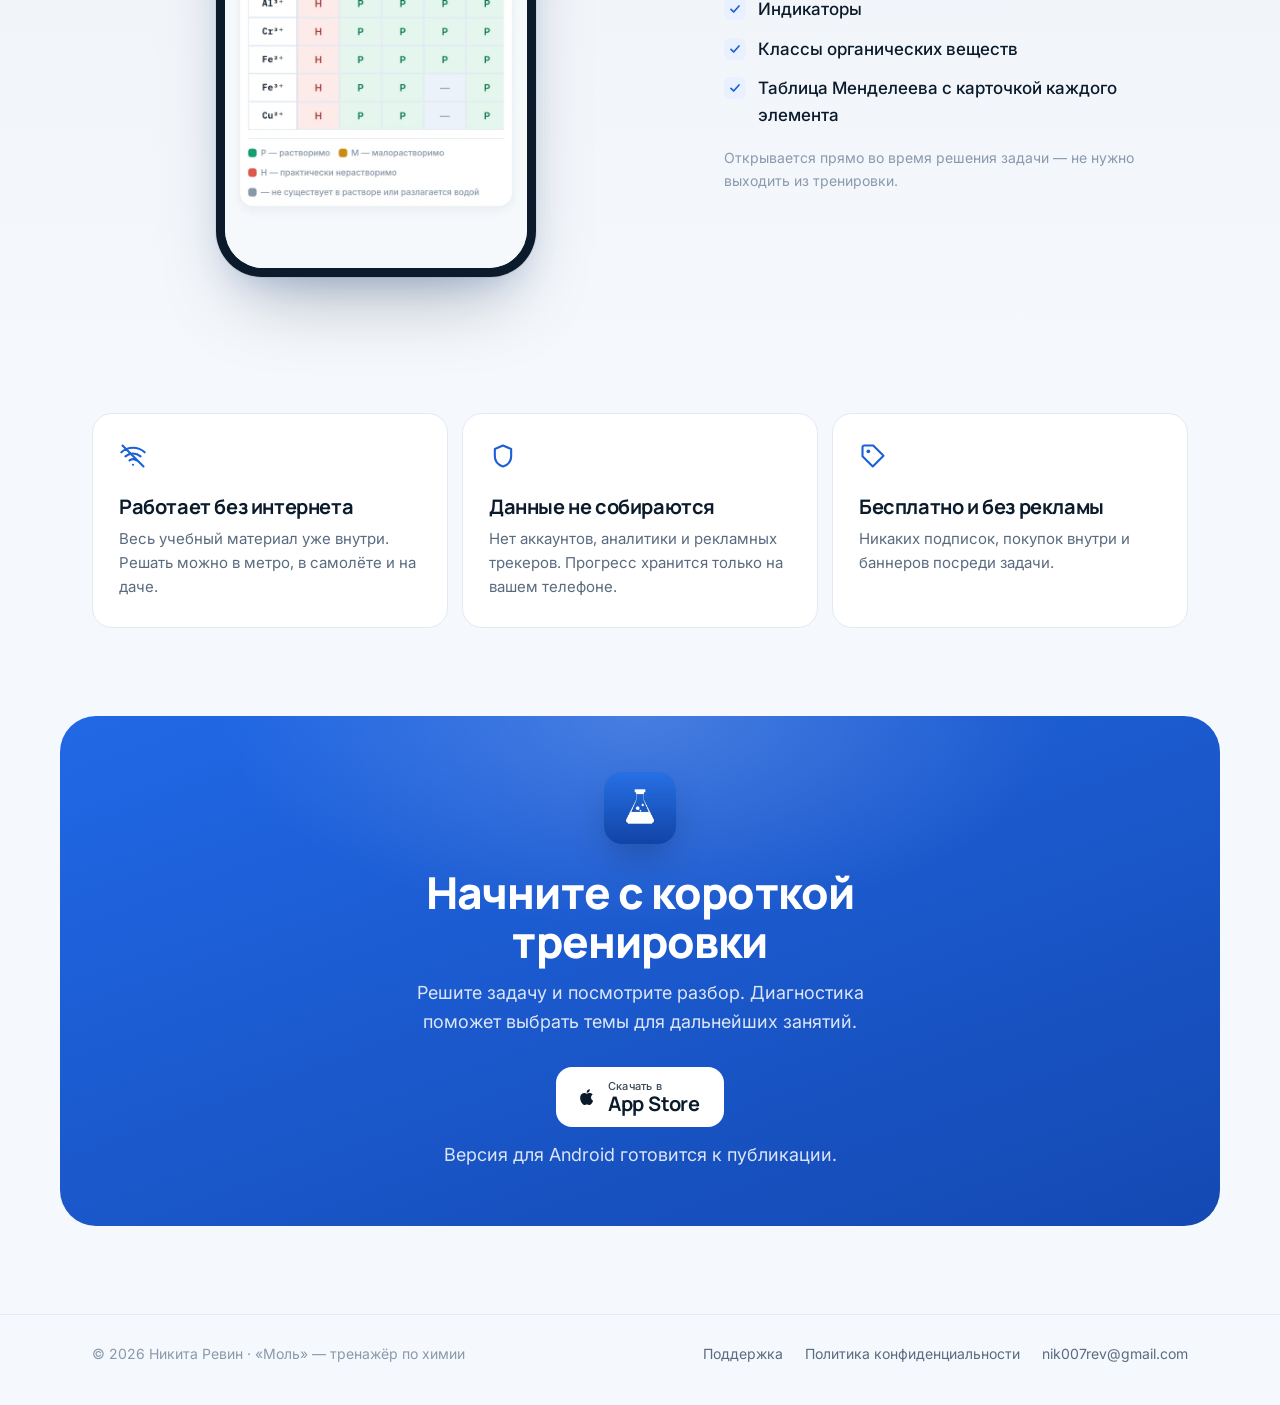
==== commit 591b60bc: "Исправить ссылки App Store и сообщить о подготовке Android" ====
--- a/index.html
+++ b/index.html
@@ -56,18 +56,19 @@
 <section class="hero">
   <div class="wrap hero__grid">
     <div class="hero__text">
-      <p class="eyebrow">Тренажёр по химии для iPhone</p>
-      <h1>Химия, которая <em>встаёт на&nbsp;место</em></h1>
+      <p class="eyebrow">Тренажёр по химии для iPhone · Android скоро</p>
+      <h1>Химия по <em>10 минут</em></h1>
       <p class="lead">
-        От 8 класса до первого курса медицинского. Задачи с новыми числами каждый раз,
-        разбор каждой ошибки и маршрут по темам — чтобы понимать, а не заучивать ответы.
+        Тренируй химию по 10 минут: новые задачи и понятный разбор ошибок.
+        Бесплатно, без регистрации. От школьной программы до первого курса.
       </p>
       <div class="hero__cta" id="get">
-        <a class="btn btn--store" href="support.html#release" aria-label="Скоро в App Store">
+        <a class="btn btn--store" href="https://apps.apple.com/ru/app/id6816061326" aria-label="Скачать Моль в App Store">
           <svg width="22" height="22" viewBox="0 0 24 24" aria-hidden="true"><path fill="currentColor" d="M16.37 12.62c-.02-2.2 1.8-3.26 1.88-3.31-1.03-1.5-2.62-1.7-3.18-1.73-1.35-.14-2.64.8-3.33.8-.69 0-1.74-.78-2.87-.76-1.47.02-2.83.86-3.59 2.18-1.53 2.66-.39 6.6 1.1 8.76.73 1.06 1.6 2.24 2.73 2.2 1.1-.04 1.51-.71 2.84-.71 1.32 0 1.7.71 2.86.69 1.18-.02 1.93-1.07 2.65-2.13.84-1.22 1.18-2.41 1.2-2.47-.03-.01-2.3-.88-2.29-3.52zM14.2 6.16c.6-.73 1.01-1.74.9-2.75-.87.04-1.92.58-2.54 1.3-.56.64-1.05 1.67-.92 2.66.97.07 1.96-.49 2.56-1.21z"/></svg>
-          <span><small>Скоро в</small>App Store</span>
+          <span><small>Скачать в</small>App Store</span>
         </a>
         <p class="hero__note">Бесплатно · без рекламы · без регистрации · работает офлайн</p>
+        <p class="hero__note">Версия для Android готовится к публикации.</p>
       </div>
     </div>
 
@@ -242,12 +243,13 @@
 <section class="final">
   <div class="wrap final__box">
     <img src="img/icon.webp" width="72" height="72" alt="">
-    <h2>Начните с диагностики&nbsp;— 12&nbsp;заданий</h2>
-    <p>По ней «Моль» построит маршрут и покажет, какие темы подтянуть первыми.</p>
-    <a class="btn btn--store btn--light" href="support.html#release">
+    <h2>Начните с короткой тренировки</h2>
+    <p>Решите задачу и посмотрите разбор. Диагностика поможет выбрать темы для дальнейших занятий.</p>
+    <a class="btn btn--store btn--light" href="https://apps.apple.com/ru/app/id6816061326">
       <svg width="22" height="22" viewBox="0 0 24 24" aria-hidden="true"><path fill="currentColor" d="M16.37 12.62c-.02-2.2 1.8-3.26 1.88-3.31-1.03-1.5-2.62-1.7-3.18-1.73-1.35-.14-2.64.8-3.33.8-.69 0-1.74-.78-2.87-.76-1.47.02-2.83.86-3.59 2.18-1.53 2.66-.39 6.6 1.1 8.76.73 1.06 1.6 2.24 2.73 2.2 1.1-.04 1.51-.71 2.84-.71 1.32 0 1.7.71 2.86.69 1.18-.02 1.93-1.07 2.65-2.13.84-1.22 1.18-2.41 1.2-2.47-.03-.01-2.3-.88-2.29-3.52zM14.2 6.16c.6-.73 1.01-1.74.9-2.75-.87.04-1.92.58-2.54 1.3-.56.64-1.05 1.67-.92 2.66.97.07 1.96-.49 2.56-1.21z"/></svg>
-      <span><small>Скоро в</small>App Store</span>
+      <span><small>Скачать в</small>App Store</span>
     </a>
+    <p class="hero__note">Версия для Android готовится к публикации.</p>
   </div>
 </section>
 
